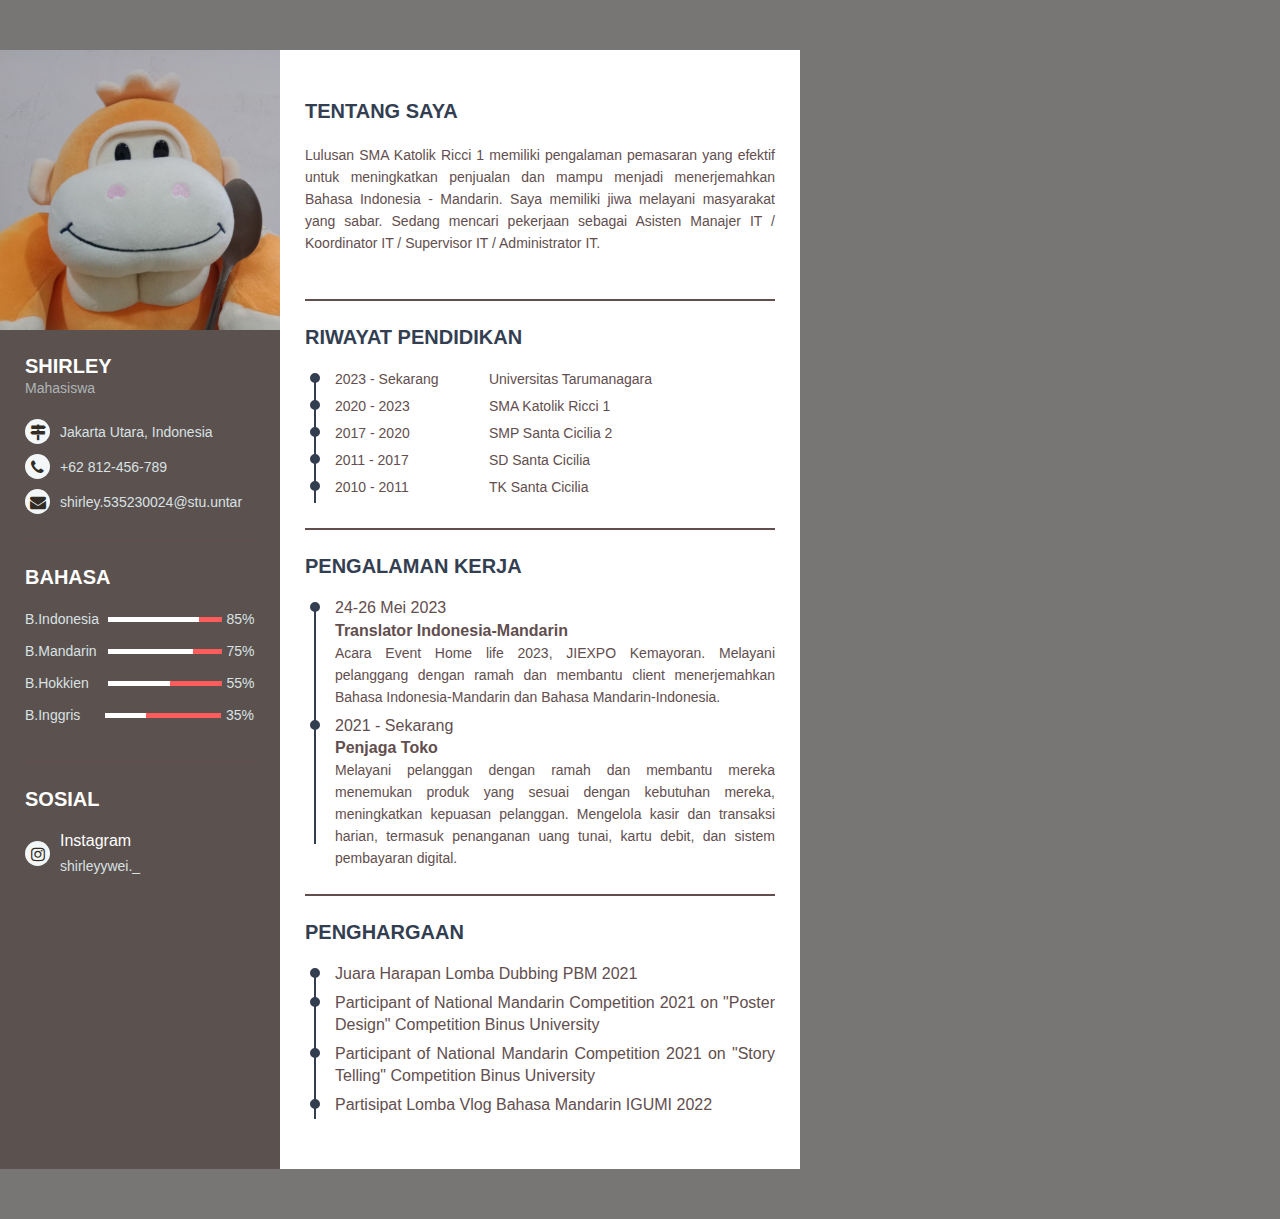
==== index.html @ bd3d1261 "Berhasil Membuat CV" ====
<!DOCTYPE html>
<html lang="en">
<head>
    <meta charset="UTF-8">
    <meta name="viewport" content="width=device-width, initial-scale=1.0">
    <title>CV Shirley</title>
    <link rel="stylesheet" href="style.css">
    <link rel="stylesheet" href="https://cdnjs.cloudflare.com/ajax/libs/font-awesome/4.7.0/css/font-awesome.min.css">
</head>
<body>
    <div class="data1">
        <div class="data2">
            <div class="profile">
                <img src="apui kiwi 2.jpg" alt="">
            </div>
            <!-- profile -->
            <div class="content">
                <div class="lanjutan-item">
                    <div class="title">
                        <p class="bold">Shirley</p>
                        <p class="regular">Mahasiswa</p>
                    </div>
                    <ul>
                        <li>
                            <div class="icon">
                                <i class =" fa fa-map-signs"> </i>
                            </div>
                            <div class = "data">
                                Jakarta Utara, Indonesia
                            </div>
                        </li>
                        <li>
                            <div class="icon">
                                <i class =" fa fa-phone"> </i>
                            </div>
                            <div class = "data">
                                +62 812-456-789
                            </div>
                        </li>
                        <li>
                            <div class="icon">
                                <i class =" fa fa-envelope"> </i>
                            </div>
                            <div class = "data">
                                shirley.535230024@stu.untar
                            </div>
                        </li>
                    </ul>
                </div>

                <!-- Skill -->
                <div class="lanjutan-item lanjutan-skill">
                    <div class="title">
                        <p class="bold">Bahasa</p>
                    </div>
                    <ul>
                        <li>
                            <div class="skill-name">
                                B.Indonesia
                            </div>
                            <div class="skill-progress">
                                <span style="width: 80%;"></span>
                            </div>
                            <div class="skill-persen">85%</div>
                        </li>
                        <li>
                            <div class="skill-name">
                                B.Mandarin
                            </div>
                            <div class="skill-progress">
                                <span style="width: 75%;"></span>
                            </div>
                            <div class="skill-persen">75%</div>
                        </li>
                        <li>
                            <div class="skill-name">
                                B.Hokkien
                            </div>
                            <div class="skill-progress">
                                <span style="width: 55%;"></span>
                            </div>
                            <div class="skill-persen">55%</div>
                        </li>
                        <li>
                            <div class="skill-name">
                                B.Inggris
                            </div>
                            <div class="skill-progress">
                                <span style="width: 35%;"></span>
                            </div>
                            <div class="skill-persen">35%</div>
                        </li>
                    </ul>
                </div>

                <div class="lanjutan-item lanjutan-sosial">
                    <div class="title">
                        <p class="bold">Sosial</p>
                    </div>
                    <ul>
                        <li>
                            <div class="icon">
                                <i class="fa fa-instagram"></i>
                            </div>
                            <div class="data">
                                <p class="semi-bold">Instagram</p>
                                <p>shirleyywei._</p>
                            </div>
                        </li>

                    </ul>
                </div>

            </div>

        </div>

        <div class="data3">
            <div class="lanjutan-item lanjutan-tentang">
                <div class="title">
                    <!-- tentang saya -->
                    <p class="bold">Tentang saya</p></br></p>
                    <p>Lulusan SMA Katolik Ricci 1 memiliki pengalaman pemasaran
                        yang efektif untuk meningkatkan penjualan dan mampu menjadi 
                        menerjemahkan Bahasa Indonesia - Mandarin. Saya memiliki jiwa
                        melayani masyarakat yang sabar. Sedang mencari pekerjaan sebagai 
                        Asisten Manajer IT / Koordinator IT / Supervisor IT / Administrator IT.
                    </p>
                </div>
            </div>

            <div class="lanjutan-item lanjutan-pendidikan">
                <div class="title">
                    <!-- riwayat pendidikan -->
                    <p class="bold">Riwayat Pendidikan</p>
                </div>
                <p> 
                    <ul class="list-pendidikan">
                        <li><span class="tahun">2023 - Sekarang</span>
                            <span class="asal">Universitas Tarumanagara</span></li>
                        <li><span class="tahun">2020 - 2023</span>
                            <span class="asal">SMA Katolik Ricci 1</span></li>
                        <li><span class="tahun">2017 - 2020</span>
                            <span class="asal">SMP Santa Cicilia 2</span></li>
                        <li><span class="tahun">2011 - 2017 </span>
                            <span class="asal">SD Santa Cicilia</span></li>
                        <li><span class="tahun">2010 - 2011 </span>
                            <span class="asal">TK Santa Cicilia</span></li>
                    </ul>
                </p>
            </div>

            <!-- Pengalaman Kerja  -->
             <div class="lanjutan-item lanjutan-kerja">
                <div class="title">
                    <p class="bold">Pengalaman Kerja</p>
                </div>
                <ul>
                    <li>
                        <div class="date">24-26 Mei 2023</div>
                        <div class="info">
                            <p class="semi-bold"><b>Translator Indonesia-Mandarin</b>
                            </p>
                            <p>Acara Event Home life 2023, JIEXPO Kemayoran. Melayani pelanggang dengan ramah dan membantu client menerjemahkan Bahasa Indonesia-Mandarin
                                dan Bahasa Mandarin-Indonesia.
                            </p>
                        </div>
                    </li>

                    <li>
                        <div class="date">2021 - Sekarang</div>
                        <div class="info">
                            <p class="semi-bold"><b>Penjaga Toko</b>
                            </p>
                            <p>Melayani pelanggan dengan ramah dan membantu mereka menemukan
                                produk yang sesuai dengan kebutuhan mereka, meningkatkan kepuasan pelanggan.
                                Mengelola kasir dan transaksi harian, termasuk penanganan uang tunai, kartu debit, dan sistem pembayaran digital. 
                            </p>
                        </div>
                    </li>

                </ul>
             </div>
             <!-- Penghargaan -->
             <div class="lanjutan-item lanjutan-penghargaan">
                <div class="title">
                    <p class="bold">Penghargaan</p>
                </div>
                <ul>
                    <li>
                        <div class="info">
                            <p class="semi-bold">Juara Harapan Lomba Dubbing PBM 2021</p>
                        </div>
                    </li>
                    <li>
                        <div class="info">
                            <p class="semi-bold">
                                Participant of National Mandarin Competition 2021
                                    on "Poster Design" Competition Binus University
                            </p>
                        </div>
                    </li>
                    <li>
                        <div class="info">    
                            <p class="semi-bold">
                                Participant of National Mandarin Competition 2021
                                    on "Story Telling" Competition Binus University</p>
                        </div>
                    </li>
                    <li>
                        <div class="info">
                            <p class="semi-bold">
                                Partisipat Lomba Vlog Bahasa Mandarin IGUMI 2022</p>
                        </div>
                    </li>
                </ul>
             </div>

             <!-- Kemampuan
             <div class="lanjutan-item lanjutan-kemampuan">
                <div class="title">
                    <p class="bold">Kemampuan</p>
                </div>
                <ul>
                    <li>
                        <div class="info">
                            <p class="semi-bold">Partisipasi</p>
                        </div>
                        
                    </li>
                </ul>
             </div> -->
             
        </div>
    </div>
</body>
</html>
---- style.css ----
@import url('https://fonts.googleapis.com/css2?family=Montserrat:wght@400;700&display=swap');

*{
    margin: 0;
    padding :0;
    box-sizing: border-box;
    list-style: none;
    font-family: 'Monstserrat', sans-serif;
}

body{
    background-color: rgb(119, 118, 117);
    font-size: 14px;
    line-height: 22px;
    color: rgb(98, 78, 78);
}

.data1{
    width: 100%;
    height: auto;
    display: flex;
    margin: 50px auto;
}

.data1 .data2{
    width: 280px;
    background-color:rgb(91, 81, 78);

}

.data1 .data2 .profile {
    width: 100%;
    height: 280px;
    background-color: rgb(70, 28, 28);
}

.data1 .data2 .profile img{
    width: 100%;
    height: 100%;

}

.data1 .data2 .content{
    padding: 0 25px;
}

.data1 .lanjutan-item{
    padding: 25px 0;
    border-bottom: 2px solid;
}

.data1 .title{
    margin-bottom: 20px ;
}

.data1 .data2 .bold{
    color: #fff;
}

.data1 .data2 .regular{
    color: #aeb5b7;
}

.bold{
    font-weight: 700;
    font-size: 20px;
    text-transform: uppercase;
}

.data1 .data2 ul li{
    display: flex;
    margin-bottom: 10px;
    align-items: center;
}

.data1 .data2 ul li:last-child{
    margin-bottom: 0;

}

.data1 .data2 ul li .icon{
    width: 25px;
    height: 25px;
    background-color: #f3f7f8;
    color: rgb(50, 43, 35);
    border-radius: 50%;
    margin-right: 10px;
    font-size: 16px;
    position: relative;
}

.data1 .icon i{
    position:absolute ;
    top: 50%;
    left: 50%;
    transform: translate(-50%,-50%);

}

.data1 .data2 ul li .data{
    color: #d9e1e4;
}

.data1 .data2 .lanjutan-skill ul li{
    display: flex;
    margin-bottom: 10px;
    color: #d9e1e4;
    justify-content: space-between;
    align-items: center;
}

.data1 .data2 .lanjutan-skill ul li .skill-name{
    width: 25%;
}

.data1 .data2 .lanjutan-skill ul li .skill-progress{
    width: 60%;
    margin-left: 25px;
    margin-right: 5px;
    height: 5px;
    background-color: #ff5c5c;
    position: relative;
}

.data1 .data2 .lanjutan-skill ul li .skill-progress span{
    position: absolute;
    top: 0;
    left: 0;
    height: 100%;
    background-color: #fff;
}

.data1 .data2 .lanjutan-skill ul li .skill-persen{
    width: 15%;
}

.data1 .data2 .lanjutan-sosial .semi-bold{
    color: #fff;
    margin-bottom: 3px;
}

.semi-bold{
    font-weight: 500;
    font-size: 16px;
}

/* bagiann sebelah kanan */
.data1 .data3{
    width: 520px;
    background-color: #fff;
    padding: 25px;
}

.data1 .data2 .lanjutan-item:last-child,
.data1 .data3 .lanjutan-item:last-child{
    border-bottom: 0px;
}


.data1 .data3 .bold{
    color: #333e51;
}

.data1 .data3 ul li{
    position: relative;
}

.list-pendidikan {
    list-style: none;
    padding: 0;
    margin: 0;
}

.list-pendidikan li {
    margin-bottom: 5px;
}

.tahun {
    display: inline-block;
    width: 150px;
}

.asal {
    display: inline-block;
}
.data1 .data3 ul li .date{
    font-size: 16px;
    font-weight: 500;
    margin-bottom: 0.5px;
}


.data1 .data3 ul li .info{
    margin-bottom: 7px;
}

.data1 .data3 ul li:last-child .info{
    margin-bottom: 0;
}

.data1 .data3 .lanjutan-pendidikan ul,
.data1 .data3 .lanjutan-kerja ul,
.data1 .data3 .lanjutan-penghargaan ul{
    padding-left: 30px;
    overflow: hidden;
}
.data1 .data3 .lanjutan-pendidikan ul li::before,
.data1 .data3 .lanjutan-kerja ul li::before,
.data1 .data3 .lanjutan-penghargaan ul li::before{
    content: "";
    position: absolute;
    top: 5px;
    left: -25px;
    width: 6px;
    height: 6px;
    border-radius: 50%;
    background-color: #333e51;
    border: 2px solid #333e51;
}
.data1 .data3 .lanjutan-pendidikan ul li::after,
.data1 .data3 .lanjutan-kerja ul li::after,
.data1 .data3 .lanjutan-penghargaan ul li::after{
    content: "";
    position: absolute;
    background-color: #333e51;
    top: 14px;
    left: -21px;
    width: 2px;
    height: 115px;
}

.data1 .data3 .lanjutan-penghargaan .semi-bold{
    margin-bottom: 3px;
    text-align: justify;
}

.data1 .data3 .lanjutan-item p{
    text-align: justify;
}
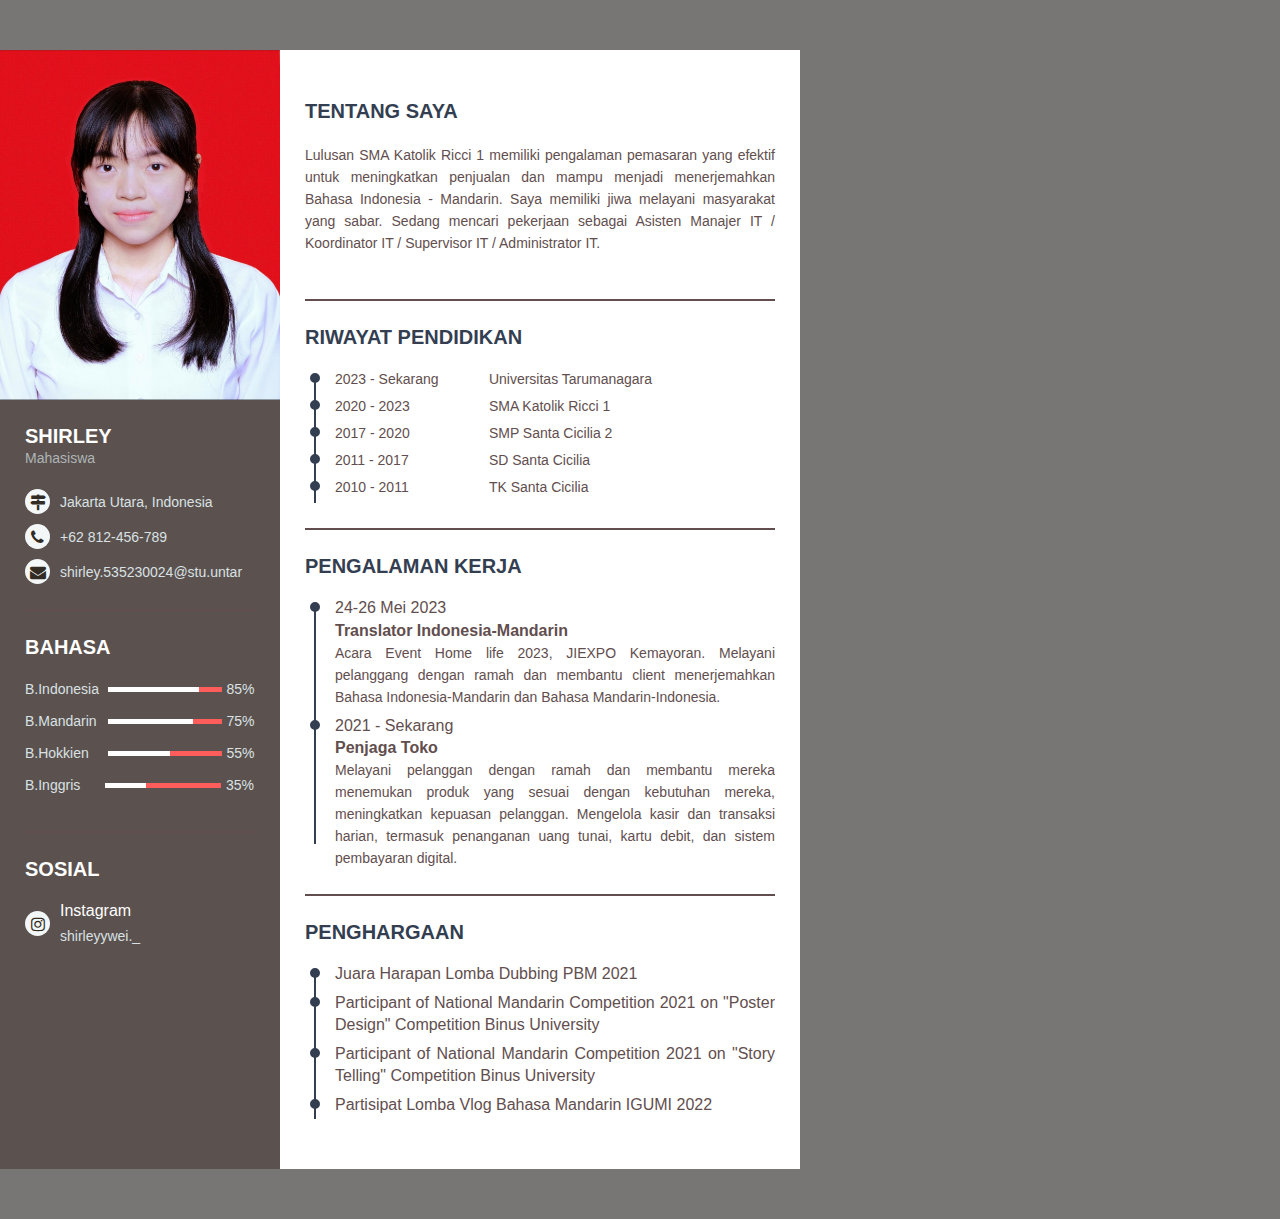
==== commit 848eaf8b: "Mengubah foto" ====
--- a/index.html
+++ b/index.html
@@ -11,7 +11,7 @@
     <div class="data1">
         <div class="data2">
             <div class="profile">
-                <img src="apui kiwi 2.jpg" alt="">
+                <img src="Shir.jpg" alt="">
             </div>
             <!-- profile -->
             <div class="content">
--- a/style.css
+++ b/style.css
@@ -30,7 +30,7 @@
 
 .data1 .data2 .profile {
     width: 100%;
-    height: 280px;
+    height: 350px;
     background-color: rgb(70, 28, 28);
 }
 
